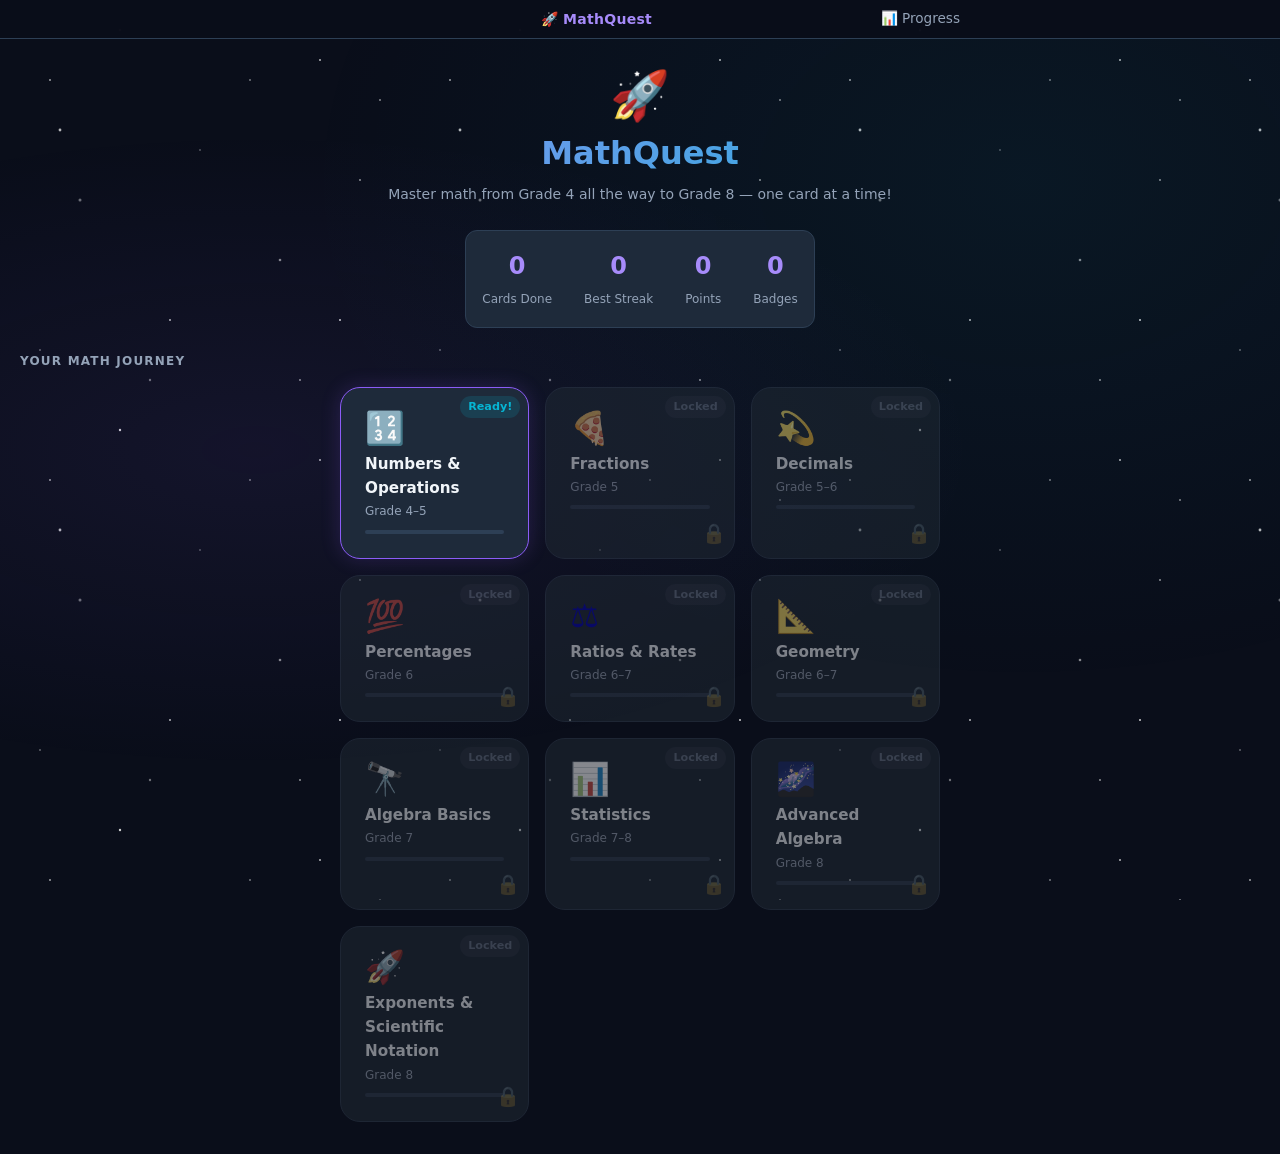
==== index.html @ 311c4193 "generic math topics" ====
<!DOCTYPE html>
<html lang="en">
<head>
  <meta charset="UTF-8">
  <meta name="viewport" content="width=device-width, initial-scale=1.0">
  <title>MathQuest — Math for Every Grade</title>
  <meta name="description" content="Interactive math learning from Grade 4 to Grade 8. Learn numbers, fractions, algebra, and more!">
  <link rel="stylesheet" href="css/main.css">
  <link rel="stylesheet" href="css/cards.css">
  <link rel="stylesheet" href="css/animations.css">
</head>
<body>
  <div class="app-wrapper">

    <!-- Header -->
    <header class="app-header">
      <div class="header-inner">
        <span class="header-topic">🚀 MathQuest</span>
        <a href="progress.html" style="color:var(--color-text-muted);font-size:.85rem;text-decoration:none;">📊 Progress</a>
      </div>
    </header>

    <!-- Hero -->
    <div class="home-header">
      <div class="home-logo">🚀</div>
      <h1 class="home-title">MathQuest</h1>
      <p class="home-subtitle">Master math from Grade 4 all the way to Grade 8 — one card at a time!</p>
    </div>

    <!-- Quick stats -->
    <div class="home-stats-row" id="stats-row">
      <div class="home-stat">
        <span class="home-stat-val" id="stat-cards">0</span>
        <span class="home-stat-lbl">Cards Done</span>
      </div>
      <div class="home-stat">
        <span class="home-stat-val" id="stat-streak">0</span>
        <span class="home-stat-lbl">Best Streak</span>
      </div>
      <div class="home-stat">
        <span class="home-stat-val" id="stat-pts">0</span>
        <span class="home-stat-lbl">Points</span>
      </div>
      <div class="home-stat">
        <span class="home-stat-val" id="stat-badges">0</span>
        <span class="home-stat-lbl">Badges</span>
      </div>
    </div>

    <!-- Continue button -->
    <div class="continue-section" id="continue-section" style="display:none;">
      <div class="continue-btn-wrap">
        <a href="learn.html" class="btn btn--primary" style="width:100%;max-width:400px;">
          Continue Learning 🚀
        </a>
      </div>
    </div>

    <!-- Topic grid -->
    <div class="topics-section">
      <p class="section-title">Your Math Journey</p>
      <div class="topics-grid" id="topics-grid">
        <!-- Populated by JS -->
      </div>
    </div>

  </div><!-- /app-wrapper -->

  <!-- Scripts -->
  <script src="data/math-curriculum.js"></script>
  <script src="data/math-facts.js"></script>
  <script src="js/storage.js"></script>
  <script src="js/achievements.js"></script>
  <script>
    document.addEventListener('DOMContentLoaded', () => {
      const data = Storage.init();
      renderStats(data);
      renderTopics(data);
      showContinueIfNeeded(data);
    });

    function renderStats(data) {
      document.getElementById('stat-cards').textContent  = data.stats.totalCardsCompleted;
      document.getElementById('stat-streak').textContent = data.stats.streakBest;
      document.getElementById('stat-pts').textContent    = data.stats.totalPoints;
      document.getElementById('stat-badges').textContent = data.achievements.earned.length;
    }

    function renderTopics(data) {
      const grid = document.getElementById('topics-grid');
      grid.innerHTML = '';

      MathCurriculum.progression.forEach(topicId => {
        const topic = MathCurriculum.topics[topicId];
        const tp    = data.topicProgress[topicId];
        const isLocked = tp.status === 'locked';
        const isActive = topicId === data.currentTopic;

        // Progress percentage
        const pct = tp.cardsTotal > 0
          ? Math.round((tp.cardsCompleted / tp.cardsTotal) * 100)
          : 0;

        // Status badge
        const statusLabel = {
          'completed':   'Completed ✓',
          'in-progress': 'In Progress',
          'unlocked':    'Ready!',
          'locked':      'Locked'
        }[tp.status] || tp.status;

        const card = document.createElement('a');
        card.className = [
          'topic-card',
          isLocked ? 'topic-card--locked' : '',
          tp.status === 'completed' ? 'topic-card--completed' : '',
          isActive && !isLocked ? 'topic-card--active' : ''
        ].filter(Boolean).join(' ');

        card.href = isLocked ? '#' : `learn.html?topic=${topicId}`;
        card.style.setProperty('--topic-color', topic.color);

        card.innerHTML = `
          <span class="topic-status-badge status--${tp.status}">${statusLabel}</span>
          <div class="topic-icon">${topic.icon}</div>
          <div class="topic-name">${topic.name}</div>
          <div class="topic-grade">${topic.gradeLevel}</div>
          <div class="topic-progress-bar">
            <div class="topic-progress-fill" style="width:${pct}%;background:${topic.color};"></div>
          </div>
          ${isLocked ? '<span class="lock-icon">🔒</span>' : ''}
        `;

        if (isLocked) {
          card.addEventListener('click', e => {
            e.preventDefault();
            showLockedMessage(topic.name);
          });
        } else {
          card.addEventListener('click', () => {
            // Update current topic before navigating
            const stored = Storage.init();
            Storage.switchTopic(stored, topicId);
          });
        }

        grid.appendChild(card);
      });
    }

    function showContinueIfNeeded(data) {
      if (data.stats.totalCardsCompleted > 0) {
        document.getElementById('continue-section').style.display = 'block';
      }
    }

    function showLockedMessage(name) {
      const existing = document.getElementById('lock-toast');
      if (existing) existing.remove();
      const toast = document.createElement('div');
      toast.id = 'lock-toast';
      toast.style.cssText = `
        position:fixed;bottom:24px;left:50%;transform:translateX(-50%);
        background:var(--color-card);border:1px solid var(--color-card-border);
        border-radius:var(--radius-full);padding:12px 24px;
        font-size:.875rem;color:var(--color-text-muted);
        box-shadow:var(--shadow-card);z-index:500;
        animation:floatUp .3s ease;
      `;
      toast.textContent = `🔒 Complete previous topics to unlock ${name}`;
      document.body.appendChild(toast);
      setTimeout(() => toast.remove(), 2500);
    }
  </script>
</body>
</html>
---- css/main.css ----
/* MathQuest — Main CSS + Space Theme
   Mobile-first, CSS custom properties throughout */

/* ─── Reset & Base ─────────────────────────────────────────────────────── */
*, *::before, *::after { box-sizing: border-box; margin: 0; padding: 0; }
html { font-size: 16px; scroll-behavior: smooth; }
body {
  font-family: 'Segoe UI', system-ui, -apple-system, sans-serif;
  background: var(--color-background);
  color: var(--color-text);
  min-height: 100vh;
  line-height: 1.6;
}

/* ─── Space Theme Variables ────────────────────────────────────────────── */
:root {
  /* Space palette */
  --color-primary:        #8b5cf6;
  --color-primary-light:  #a78bfa;
  --color-primary-dark:   #6d28d9;
  --color-secondary:      #06b6d4;
  --color-accent:         #f59e0b;
  --color-background:     #0a0e1a;
  --color-surface:        #111827;
  --color-card:           #1e2a3a;
  --color-card-border:    #2d3f55;
  --color-text:           #f1f5f9;
  --color-text-muted:     #94a3b8;
  --color-text-light:     #64748b;

  /* Feedback */
  --color-correct:        #22c55e;
  --color-correct-bg:     #052e16;
  --color-correct-border: #166534;
  --color-incorrect:      #f59e0b;
  --color-incorrect-bg:   #1c1008;
  --color-incorrect-border:#92400e;

  /* Spacing */
  --space-xs:  4px;
  --space-sm:  8px;
  --space-md:  16px;
  --space-lg:  24px;
  --space-xl:  32px;
  --space-2xl: 48px;

  /* Typography */
  --font-title:  1.5rem;
  --font-body:   1rem;
  --font-small:  0.875rem;

  /* Radius */
  --radius-sm:   8px;
  --radius-md:   12px;
  --radius-lg:   20px;
  --radius-full: 9999px;

  /* Shadows */
  --shadow-card:   0 4px 20px rgba(0,0,0,0.4);
  --shadow-glow:   0 0 20px rgba(139,92,246,0.3);
  --shadow-button: 0 2px 8px rgba(0,0,0,0.3);

  /* Transitions */
  --transition: 0.2s ease;
}

/* ─── Stars background ─────────────────────────────────────────────────── */
body::before {
  content: '';
  position: fixed;
  inset: 0;
  background:
    radial-gradient(ellipse at 20% 50%, rgba(139,92,246,0.08) 0%, transparent 50%),
    radial-gradient(ellipse at 80% 20%, rgba(6,182,212,0.06) 0%, transparent 50%),
    url("data:image/svg+xml,%3Csvg xmlns='http://www.w3.org/2000/svg' width='400' height='400'%3E%3Ccircle cx='50' cy='80' r='1' fill='white' opacity='0.6'/%3E%3Ccircle cx='120' cy='30' r='1.2' fill='white' opacity='0.8'/%3E%3Ccircle cx='200' cy='150' r='0.8' fill='white' opacity='0.5'/%3E%3Ccircle cx='320' cy='60' r='1' fill='white' opacity='0.7'/%3E%3Ccircle cx='80' cy='200' r='1.5' fill='white' opacity='0.4'/%3E%3Ccircle cx='360' cy='180' r='0.9' fill='white' opacity='0.6'/%3E%3Ccircle cx='170' cy='320' r='1' fill='white' opacity='0.7'/%3E%3Ccircle cx='280' cy='260' r='1.3' fill='white' opacity='0.5'/%3E%3Ccircle cx='40' cy='350' r='0.8' fill='white' opacity='0.6'/%3E%3Ccircle cx='340' cy='320' r='1' fill='white' opacity='0.8'/%3E%3Ccircle cx='150' cy='380' r='1.2' fill='white' opacity='0.4'/%3E%3Ccircle cx='250' cy='80' r='0.7' fill='white' opacity='0.9'/%3E%3Ccircle cx='380' cy='100' r='1' fill='white' opacity='0.5'/%3E%3Ccircle cx='60' cy='130' r='1.4' fill='white' opacity='0.7'/%3E%3Ccircle cx='300' cy='380' r='0.9' fill='white' opacity='0.6'/%3E%3C/svg%3E");
  z-index: 0;
  pointer-events: none;
}

/* ─── Layout ────────────────────────────────────────────────────────────── */
.app-wrapper {
  position: relative;
  z-index: 1;
  min-height: 100vh;
  display: flex;
  flex-direction: column;
}

.container {
  width: 100%;
  max-width: 640px;
  margin: 0 auto;
  padding: 0 var(--space-md);
}

/* ─── Header ────────────────────────────────────────────────────────────── */
.app-header {
  position: sticky;
  top: 0;
  z-index: 100;
  background: rgba(10, 14, 26, 0.92);
  backdrop-filter: blur(12px);
  border-bottom: 1px solid var(--color-card-border);
  padding: var(--space-sm) var(--space-md);
}
.header-inner {
  max-width: 640px;
  margin: 0 auto;
  display: flex;
  align-items: center;
  gap: var(--space-sm);
}
.header-back {
  color: var(--color-text-muted);
  text-decoration: none;
  font-size: var(--font-small);
  padding: var(--space-xs) var(--space-sm);
  border-radius: var(--radius-sm);
  transition: color var(--transition);
  white-space: nowrap;
}
.header-back:hover { color: var(--color-text); }
.header-topic {
  flex: 1;
  text-align: center;
  font-weight: 600;
  font-size: var(--font-small);
  color: var(--color-primary-light);
  letter-spacing: 0.02em;
}
.header-settings {
  background: none;
  border: none;
  cursor: pointer;
  color: var(--color-text-muted);
  font-size: 1.2rem;
  padding: var(--space-xs);
  border-radius: var(--radius-sm);
  transition: color var(--transition);
}
.header-settings:hover { color: var(--color-text); }

/* ─── Progress bar ──────────────────────────────────────────────────────── */
.progress-section {
  padding: var(--space-sm) var(--space-md) 0;
  max-width: 640px;
  margin: 0 auto;
  width: 100%;
}
.progress-bar {
  height: 8px;
  background: var(--color-card-border);
  border-radius: var(--radius-full);
  overflow: hidden;
}
.progress-bar__fill {
  height: 100%;
  background: linear-gradient(90deg, var(--color-primary), var(--color-secondary));
  border-radius: var(--radius-full);
  transition: width 0.5s cubic-bezier(0.4, 0, 0.2, 1);
  box-shadow: 0 0 10px rgba(139,92,246,0.5);
}
.progress-label {
  font-size: 0.75rem;
  color: var(--color-text-muted);
  text-align: right;
  margin-top: var(--space-xs);
}

/* ─── Stats bar ─────────────────────────────────────────────────────────── */
.stats-bar {
  display: flex;
  justify-content: center;
  gap: var(--space-lg);
  padding: var(--space-sm) var(--space-md);
  max-width: 640px;
  margin: 0 auto;
  width: 100%;
}
.stat-item {
  font-size: var(--font-small);
  font-weight: 600;
  color: var(--color-text-muted);
  display: flex;
  align-items: center;
  gap: 4px;
}

/* ─── Main content ──────────────────────────────────────────────────────── */
.main-content {
  flex: 1;
  padding: var(--space-md);
  display: flex;
  flex-direction: column;
  align-items: center;
}

/* ─── Buttons ───────────────────────────────────────────────────────────── */
.btn {
  display: inline-flex;
  align-items: center;
  justify-content: center;
  gap: var(--space-xs);
  padding: var(--space-sm) var(--space-lg);
  border-radius: var(--radius-full);
  font-size: var(--font-body);
  font-weight: 600;
  cursor: pointer;
  border: none;
  text-decoration: none;
  transition: all var(--transition);
  user-select: none;
  min-height: 48px;
}
.btn--primary {
  background: linear-gradient(135deg, var(--color-primary), var(--color-primary-dark));
  color: #fff;
  box-shadow: var(--shadow-button), 0 0 15px rgba(139,92,246,0.3);
}
.btn--primary:hover:not(:disabled) {
  transform: translateY(-2px);
  box-shadow: var(--shadow-button), 0 0 25px rgba(139,92,246,0.5);
}
.btn--primary:active { transform: translateY(0); }
.btn--secondary {
  background: var(--color-surface);
  color: var(--color-text);
  border: 1px solid var(--color-card-border);
}
.btn--secondary:hover:not(:disabled) {
  background: var(--color-card);
  border-color: var(--color-primary);
}
.btn--hint {
  background: none;
  color: var(--color-accent);
  border: 1px solid rgba(245,158,11,0.3);
  font-size: var(--font-small);
  padding: var(--space-xs) var(--space-md);
  min-height: 38px;
}
.btn--hint:hover { border-color: var(--color-accent); background: rgba(245,158,11,0.05); }
.btn--ghost {
  background: none;
  color: var(--color-text-muted);
  border: 1px solid var(--color-card-border);
  font-size: var(--font-small);
}
.btn--ghost:hover { color: var(--color-text); }
.btn:disabled { opacity: 0.5; cursor: not-allowed; transform: none !important; }

/* ─── Achievement overlay ───────────────────────────────────────────────── */
#achievement-overlay {
  position: fixed;
  inset: 0;
  z-index: 999;
  display: flex;
  align-items: center;
  justify-content: center;
  padding: var(--space-lg);
  background: rgba(0,0,0,0.7);
  backdrop-filter: blur(4px);
}
#achievement-overlay.hidden { display: none; }
.ach-card {
  background: var(--color-card);
  border: 2px solid var(--color-primary);
  border-radius: var(--radius-lg);
  padding: var(--space-xl);
  text-align: center;
  max-width: 360px;
  width: 100%;
  box-shadow: 0 0 60px rgba(139,92,246,0.4);
}
.ach-icon-lg { font-size: 4rem; line-height: 1; margin-bottom: var(--space-md); }
.ach-title-lg { font-size: 1.5rem; font-weight: 700; color: var(--color-primary-light); margin-bottom: var(--space-sm); }
.ach-message { color: var(--color-text-muted); margin-bottom: var(--space-lg); }
.ach-pop { animation: achPop 0.4s cubic-bezier(0.34, 1.56, 0.64, 1); }
@keyframes achPop {
  from { transform: scale(0.7); opacity: 0; }
  to   { transform: scale(1); opacity: 1; }
}

/* ─── Index page — topic grid ───────────────────────────────────────────── */
.home-header {
  text-align: center;
  padding: var(--space-xl) var(--space-md) var(--space-lg);
}
.home-logo { font-size: 3rem; line-height: 1; }
.home-title {
  font-size: 2rem;
  font-weight: 800;
  color: var(--color-text);
  margin: var(--space-sm) 0 var(--space-xs);
  background: linear-gradient(135deg, var(--color-primary-light), var(--color-secondary));
  -webkit-background-clip: text;
  -webkit-text-fill-color: transparent;
  background-clip: text;
}
.home-subtitle { color: var(--color-text-muted); font-size: var(--font-small); }

.home-stats-row {
  display: flex;
  justify-content: center;
  gap: var(--space-lg);
  padding: var(--space-md);
  background: var(--color-card);
  border-radius: var(--radius-md);
  margin: 0 var(--space-md) var(--space-lg);
  max-width: 600px;
  margin-left: auto;
  margin-right: auto;
  border: 1px solid var(--color-card-border);
}
.home-stat { text-align: center; }
.home-stat-val {
  font-size: 1.5rem;
  font-weight: 700;
  color: var(--color-primary-light);
  display: block;
}
.home-stat-lbl { font-size: 0.75rem; color: var(--color-text-muted); }

.topics-section { padding: 0 var(--space-md) var(--space-xl); }
.section-title {
  font-size: 0.75rem;
  font-weight: 700;
  text-transform: uppercase;
  letter-spacing: 0.1em;
  color: var(--color-text-muted);
  margin-bottom: var(--space-md);
  padding-left: var(--space-xs);
}
.topics-grid {
  display: grid;
  grid-template-columns: repeat(2, 1fr);
  gap: var(--space-md);
  max-width: 600px;
  margin: 0 auto;
}
.topic-card {
  background: var(--color-card);
  border: 1px solid var(--color-card-border);
  border-radius: var(--radius-lg);
  padding: var(--space-lg);
  cursor: pointer;
  transition: all var(--transition);
  text-decoration: none;
  display: block;
  position: relative;
  overflow: hidden;
}
.topic-card:not(.topic-card--locked):hover {
  transform: translateY(-3px);
  border-color: var(--topic-color, var(--color-primary));
  box-shadow: 0 8px 30px rgba(0,0,0,0.3), 0 0 20px rgba(139,92,246,0.1);
}
.topic-card--locked { cursor: default; opacity: 0.5; filter: grayscale(0.3); }
.topic-card--completed { border-color: var(--color-correct); }
.topic-card--active { border-color: var(--color-primary); box-shadow: 0 0 20px rgba(139,92,246,0.2); }
.topic-icon { font-size: 2rem; line-height: 1; margin-bottom: var(--space-sm); }
.topic-name { font-weight: 700; font-size: 0.95rem; color: var(--color-text); margin-bottom: 2px; }
.topic-grade { font-size: 0.75rem; color: var(--color-text-muted); margin-bottom: var(--space-sm); }
.topic-progress-bar {
  height: 4px;
  background: var(--color-card-border);
  border-radius: var(--radius-full);
  overflow: hidden;
  margin-top: var(--space-sm);
}
.topic-progress-fill {
  height: 100%;
  border-radius: var(--radius-full);
  background: var(--topic-color, var(--color-primary));
  transition: width 0.6s ease;
}
.topic-status-badge {
  position: absolute;
  top: var(--space-sm);
  right: var(--space-sm);
  font-size: 0.7rem;
  padding: 2px 8px;
  border-radius: var(--radius-full);
  font-weight: 600;
}
.status--completed  { background: rgba(34,197,94,0.15); color: var(--color-correct); }
.status--in-progress { background: rgba(139,92,246,0.15); color: var(--color-primary-light); }
.status--locked { background: rgba(100,116,139,0.15); color: var(--color-text-light); }
.status--unlocked { background: rgba(6,182,212,0.15); color: var(--color-secondary); }
.lock-icon { position: absolute; bottom: var(--space-sm); right: var(--space-sm); font-size: 1.2rem; opacity: 0.4; }

.continue-section {
  padding: 0 var(--space-md) var(--space-xl);
  max-width: 600px;
  margin: 0 auto;
  width: 100%;
}
.continue-btn-wrap { text-align: center; }

/* ─── Progress page ──────────────────────────────────────────────────────── */
.progress-page { padding: var(--space-lg) var(--space-md); max-width: 640px; margin: 0 auto; }
.progress-title { font-size: 1.5rem; font-weight: 800; margin-bottom: var(--space-lg); }
.overall-stats-grid {
  display: grid;
  grid-template-columns: repeat(3, 1fr);
  gap: var(--space-md);
  margin-bottom: var(--space-xl);
}
.stat-card {
  background: var(--color-card);
  border: 1px solid var(--color-card-border);
  border-radius: var(--radius-md);
  padding: var(--space-md);
  text-align: center;
}
.stat-card-val { font-size: 1.8rem; font-weight: 800; color: var(--color-primary-light); }
.stat-card-lbl { font-size: 0.75rem; color: var(--color-text-muted); margin-top: 2px; }

.badges-grid {
  display: grid;
  grid-template-columns: repeat(3, 1fr);
  gap: var(--space-sm);
  margin-bottom: var(--space-xl);
}
.badge-item {
  background: var(--color-card);
  border: 1px solid var(--color-card-border);
  border-radius: var(--radius-md);
  padding: var(--space-sm);
  text-align: center;
  transition: all var(--transition);
}
.badge-item--earned { border-color: var(--color-primary); }
.badge-item--locked { opacity: 0.35; filter: grayscale(1); }
.badge-icon { font-size: 1.8rem; }
.badge-name { font-size: 0.7rem; color: var(--color-text-muted); margin-top: 4px; line-height: 1.2; }

.topic-progress-list { margin-bottom: var(--space-xl); }
.topic-row {
  background: var(--color-card);
  border: 1px solid var(--color-card-border);
  border-radius: var(--radius-md);
  padding: var(--space-md);
  margin-bottom: var(--space-sm);
  display: flex;
  align-items: center;
  gap: var(--space-md);
}
.topic-row-icon { font-size: 1.5rem; flex-shrink: 0; }
.topic-row-info { flex: 1; min-width: 0; }
.topic-row-name { font-weight: 600; font-size: 0.9rem; }
.topic-row-meta { font-size: 0.75rem; color: var(--color-text-muted); margin-bottom: 6px; }
.topic-row-bar { height: 6px; background: var(--color-card-border); border-radius: var(--radius-full); overflow: hidden; }
.topic-row-fill { height: 100%; background: var(--color-primary); border-radius: var(--radius-full); transition: width 0.6s ease; }
.topic-row-pct { font-size: 0.75rem; font-weight: 700; color: var(--color-primary-light); flex-shrink: 0; }

/* ─── Session complete ───────────────────────────────────────────────────── */
.session-complete { text-align: center; padding: var(--space-xl) var(--space-lg); }
.session-icon { font-size: 4rem; margin-bottom: var(--space-md); }
.session-complete h2 { font-size: 1.8rem; font-weight: 800; margin-bottom: var(--space-lg); }
.session-stats {
  display: flex;
  justify-content: center;
  gap: var(--space-lg);
  margin-bottom: var(--space-lg);
}
.s-stat { text-align: center; }
.s-val { display: block; font-size: 2rem; font-weight: 800; color: var(--color-primary-light); }
.s-lbl { font-size: 0.75rem; color: var(--color-text-muted); }
.session-topic { color: var(--color-text-muted); font-size: var(--font-small); margin-bottom: var(--space-sm); }
.session-unlock { color: var(--color-correct); font-size: var(--font-small); margin-bottom: var(--space-lg); }
.session-actions { display: flex; flex-direction: column; gap: var(--space-sm); align-items: center; }
.session-achievement {
  background: rgba(34,197,94,0.1);
  border: 1px solid rgba(34,197,94,0.3);
  border-radius: var(--radius-md);
  padding: var(--space-sm) var(--space-md);
  color: var(--color-correct);
  font-size: var(--font-small);
  margin-bottom: var(--space-md);
}

/* ─── Utility ────────────────────────────────────────────────────────────── */
.hidden { display: none !important; }
.text-center { text-align: center; }
.mt-md { margin-top: var(--space-md); }

/* ─── Tablet (768px+) ────────────────────────────────────────────────────── */
@media (min-width: 768px) {
  :root {
    --font-title: 1.75rem;
    --font-body:  1.0625rem;
  }
  .topics-grid { grid-template-columns: repeat(2, 1fr); }
  .session-actions { flex-direction: row; justify-content: center; }
}

/* ─── Desktop (1024px+) ──────────────────────────────────────────────────── */
@media (min-width: 1024px) {
  :root {
    --font-title: 2rem;
  }
  .topics-grid { grid-template-columns: repeat(3, 1fr); }
  .home-stats-row { gap: var(--space-xl); }
}

/* ─── Scrollbar ──────────────────────────────────────────────────────────── */
::-webkit-scrollbar { width: 6px; }
::-webkit-scrollbar-track { background: var(--color-surface); }
::-webkit-scrollbar-thumb { background: var(--color-card-border); border-radius: 3px; }
::-webkit-scrollbar-thumb:hover { background: var(--color-primary); }
---- css/cards.css ----
/* MathQuest — Card Styles */

/* ─── Card container ────────────────────────────────────────────────────── */
#card-container {
  width: 100%;
  max-width: 600px;
  margin: 0 auto;
  position: relative;
}

.card {
  background: var(--color-card);
  border: 1px solid var(--color-card-border);
  border-radius: var(--radius-lg);
  overflow: hidden;
  box-shadow: var(--shadow-card);
  position: relative;
  width: 100%;
}

/* Type-specific top borders */
.card--concept  { border-top: 3px solid var(--color-primary); }
.card--practice { border-top: 3px solid var(--color-secondary); }
.card--fact     { border-top: 3px solid var(--color-accent); }

/* ─── Card badge ────────────────────────────────────────────────────────── */
.card__badge {
  display: inline-block;
  font-size: 0.7rem;
  font-weight: 700;
  text-transform: uppercase;
  letter-spacing: 0.08em;
  padding: 4px 12px;
  border-radius: var(--radius-full);
  margin: var(--space-md) var(--space-md) 0;
}
.card__badge--concept  { background: rgba(139,92,246,0.15); color: var(--color-primary-light); }
.card__badge--practice { background: rgba(6,182,212,0.15); color: var(--color-secondary); }
.card__badge--fact     { background: rgba(245,158,11,0.15); color: var(--color-accent); }

/* ─── Card visual area ──────────────────────────────────────────────────── */
.card__visual {
  padding: var(--space-md) var(--space-md) 0;
  min-height: 80px;
  display: flex;
  align-items: center;
  justify-content: center;
}
.card__visual--inline {
  padding: var(--space-sm) var(--space-md);
  min-height: unset;
}

/* ─── Visual elements from JS ───────────────────────────────────────────── */
.visual-row {
  font-size: 1.2rem;
  font-weight: 700;
  color: var(--color-primary-light);
  letter-spacing: 0.1em;
  text-align: center;
  padding: var(--space-sm);
  background: rgba(139,92,246,0.05);
  border-radius: var(--radius-md);
  width: 100%;
}
.place-value-table {
  display: flex;
  gap: 2px;
  justify-content: center;
  align-items: stretch;
}
.pv-col {
  display: flex;
  flex-direction: column;
  align-items: center;
  background: rgba(139,92,246,0.08);
  border-radius: var(--radius-sm);
  overflow: hidden;
  min-width: 64px;
}
.pv-col.pv-dot { min-width: 20px; font-size: 1.5rem; color: var(--color-accent); }
.pv-label {
  font-size: 0.6rem;
  text-transform: uppercase;
  color: var(--color-text-muted);
  padding: 4px 6px;
  text-align: center;
  letter-spacing: 0.04em;
  line-height: 1.2;
}
.pv-digit {
  font-size: 1.8rem;
  font-weight: 800;
  color: var(--color-primary-light);
  padding: 4px 8px 8px;
}
.emoji-visual {
  text-align: center;
  font-size: 1.1rem;
  padding: var(--space-sm);
  background: rgba(139,92,246,0.05);
  border-radius: var(--radius-md);
  width: 100%;
  line-height: 1.8;
}
.emoji-visual small { display: block; font-size: 0.75rem; color: var(--color-text-muted); }
.pemdas-box {
  background: rgba(139,92,246,0.08);
  border: 1px solid rgba(139,92,246,0.2);
  border-radius: var(--radius-md);
  padding: var(--space-md);
  font-size: 0.875rem;
  line-height: 2;
  text-align: left;
}
.pemdas-box strong { color: var(--color-primary-light); font-size: 1rem; }
.fraction-pizza { text-align: center; font-size: 1rem; line-height: 2; }
.fraction-display {
  display: inline-flex;
  flex-direction: column;
  align-items: center;
  font-size: 1.2rem;
  font-weight: 700;
  color: var(--color-secondary);
  margin: 4px;
}
.frac-num, .frac-den { line-height: 1.2; }
.frac-bar { border-top: 2px solid var(--color-secondary); width: 100%; }
.frac-label { text-align: center; font-size: 0.9rem; line-height: 2; }
.frac-part { color: var(--color-text-muted); font-size: 0.85rem; }
.frac-part.top { color: var(--color-primary-light); }
.frac-bar-line { color: var(--color-secondary); font-size: 1.2rem; }
.equiv-fracs {
  display: flex;
  align-items: center;
  gap: var(--space-sm);
  flex-wrap: wrap;
  justify-content: center;
  font-size: 1.1rem;
}
.efrac { color: var(--color-secondary); font-weight: 700; font-size: 1.2rem; }
.eq { color: var(--color-text-muted); }
.add-fracs, .add-unlike, .mult-frac {
  background: rgba(6,182,212,0.08);
  border-radius: var(--radius-md);
  padding: var(--space-md);
  text-align: center;
  font-size: 1.1rem;
  line-height: 2;
  width: 100%;
}
.add-fracs strong, .add-unlike strong, .mult-frac strong { color: var(--color-secondary); font-size: 1.3rem; }
.add-fracs small, .mult-frac small { display: block; font-size: 0.75rem; color: var(--color-text-muted); }
.decimal-vis { text-align: center; font-size: 1.4rem; font-weight: 700; color: var(--color-secondary); line-height: 2.5; }
.decimal-vis small { display: block; font-size: 0.75rem; color: var(--color-text-muted); }
.dec-frac-table, .convert-table, .expr-table {
  display: grid;
  grid-template-columns: 1fr 1fr;
  gap: var(--space-xs) var(--space-md);
  background: rgba(6,182,212,0.06);
  border-radius: var(--radius-md);
  padding: var(--space-md);
  font-size: 0.9rem;
  color: var(--color-secondary);
  font-weight: 600;
  width: 100%;
}
.decimal-calc pre {
  background: rgba(6,182,212,0.08);
  border-radius: var(--radius-md);
  padding: var(--space-md);
  font-family: 'Courier New', monospace;
  font-size: 1.2rem;
  color: var(--color-secondary);
  display: inline-block;
}
.mult-dec {
  background: rgba(6,182,212,0.08);
  border-radius: var(--radius-md);
  padding: var(--space-md);
  text-align: center;
  line-height: 1.9;
  font-size: 1rem;
  width: 100%;
}
.mult-dec strong { color: var(--color-secondary); font-size: 1.2rem; }
.percent-vis { text-align: center; width: 100%; }
.percent-bar {
  height: 20px;
  background: var(--color-card-border);
  border-radius: var(--radius-full);
  overflow: hidden;
  margin-top: var(--space-sm);
}
.percent-fill {
  height: 100%;
  background: linear-gradient(90deg, #10b981, #06d6a0);
  border-radius: var(--radius-full);
  display: flex;
  align-items: center;
  justify-content: flex-end;
  padding-right: 8px;
  font-size: 0.75rem;
  font-weight: 700;
  color: white;
}
.pct-calc, .pct-change {
  background: rgba(16,185,129,0.08);
  border-radius: var(--radius-md);
  padding: var(--space-md);
  text-align: center;
  line-height: 2;
  font-size: 1rem;
  width: 100%;
}
.pct-calc strong, .pct-change strong { color: #10b981; font-size: 1.2rem; }
.ratio-vis {
  background: rgba(139,92,246,0.08);
  border-radius: var(--radius-md);
  padding: var(--space-md);
  text-align: center;
  font-size: 1.1rem;
  line-height: 2;
  width: 100%;
}
.unit-rate, .proportion, .scale-vis {
  background: rgba(139,92,246,0.06);
  border-radius: var(--radius-md);
  padding: var(--space-md);
  text-align: center;
  line-height: 2;
  font-size: 1rem;
  width: 100%;
}
.proportion strong, .scale-vis strong { color: var(--color-primary-light); font-size: 1.2rem; }
.geo-shape { text-align: center; padding: var(--space-sm); }
.area-vis { text-align: center; line-height: 2; font-size: 1rem; width: 100%; }
.grid-vis { font-size: 1.2rem; letter-spacing: 2px; color: var(--color-primary); margin-top: 4px; }
.tri-vis, .circle-vis, .vol-vis {
  background: rgba(239,68,68,0.08);
  border-radius: var(--radius-md);
  padding: var(--space-md);
  text-align: center;
  line-height: 2;
  width: 100%;
}
.tri-vis strong, .circle-vis strong, .vol-vis strong { color: #ef4444; font-size: 1.2rem; }
.circle-vis { font-size: 2rem; }
.var-vis, .eq-solve, .ineq-vis, .system-vis {
  background: rgba(249,115,22,0.08);
  border-radius: var(--radius-md);
  padding: var(--space-md);
  text-align: center;
  line-height: 2;
  font-size: 1rem;
  font-family: 'Courier New', monospace;
  width: 100%;
}
.var-vis strong, .eq-solve strong, .ineq-vis strong, .system-vis strong { color: #f97316; }
.var-vis small, .ineq-vis small { font-family: inherit; font-size: 0.75rem; color: var(--color-text-muted); }
.stat-vis {
  background: rgba(14,165,233,0.08);
  border-radius: var(--radius-md);
  padding: var(--space-md);
  text-align: center;
  line-height: 2;
  font-size: 1rem;
  width: 100%;
}
.stat-vis strong { color: #0ea5e9; font-size: 1.2rem; }
.prob-vis {
  background: rgba(14,165,233,0.06);
  border-radius: var(--radius-md);
  padding: var(--space-md);
  text-align: center;
  line-height: 2;
  font-size: 1rem;
  width: 100%;
}
.slope-vis, .slope-intercept, .ineq-vis {
  background: rgba(124,58,237,0.08);
  border-radius: var(--radius-md);
  padding: var(--space-md);
  text-align: center;
  line-height: 2;
  font-size: 1rem;
  font-family: 'Courier New', monospace;
  width: 100%;
}
.exp-vis, .root-vis, .sci-not {
  background: rgba(236,72,153,0.08);
  border-radius: var(--radius-md);
  padding: var(--space-md);
  text-align: center;
  line-height: 2;
  font-size: 1rem;
  font-family: 'Courier New', monospace;
  width: 100%;
}
.exp-rules {
  display: grid;
  grid-template-columns: 1fr;
  gap: var(--space-xs);
  background: rgba(236,72,153,0.08);
  border-radius: var(--radius-md);
  padding: var(--space-md);
  font-family: 'Courier New', monospace;
  font-size: 0.9rem;
  color: #ec4899;
  width: 100%;
}

/* ─── Card body ─────────────────────────────────────────────────────────── */
.card__body { padding: var(--space-md); }
.card__title {
  font-size: var(--font-title);
  font-weight: 800;
  color: var(--color-text);
  margin-bottom: var(--space-sm);
  line-height: 1.3;
}
.card__explanation {
  color: var(--color-text-muted);
  font-size: var(--font-body);
  line-height: 1.7;
}
.card__question {
  font-size: 1.1rem;
  font-weight: 600;
  color: var(--color-text);
  line-height: 1.5;
  margin-bottom: var(--space-sm);
}

/* ─── Answer inputs ─────────────────────────────────────────────────────── */
.card__inputs { padding: 0 var(--space-md) var(--space-md); }
.options-grid {
  display: grid;
  grid-template-columns: repeat(2, 1fr);
  gap: var(--space-sm);
}
.option-btn {
  background: var(--color-surface);
  border: 2px solid var(--color-card-border);
  border-radius: var(--radius-md);
  padding: var(--space-sm) var(--space-md);
  font-size: var(--font-body);
  font-weight: 600;
  color: var(--color-text);
  cursor: pointer;
  transition: all var(--transition);
  min-height: 52px;
  text-align: center;
  line-height: 1.3;
}
.option-btn:hover:not(:disabled) {
  border-color: var(--color-primary);
  background: rgba(139,92,246,0.08);
  transform: translateY(-1px);
}
.option-btn.selected {
  border-color: var(--color-secondary);
  background: rgba(6,182,212,0.12);
  color: var(--color-secondary);
}
.option-btn.option--correct {
  border-color: var(--color-correct) !important;
  background: rgba(34,197,94,0.12) !important;
  color: var(--color-correct) !important;
}
.option-btn.option--wrong {
  border-color: #ef4444 !important;
  background: rgba(239,68,68,0.08) !important;
  color: #ef4444 !important;
}
.option-btn--tf { min-height: 60px; font-size: 1.1rem; }
.tf-options { display: grid; grid-template-columns: 1fr 1fr; gap: var(--space-md); padding: 0 var(--space-sm); }
.multi-hint { font-size: 0.75rem; color: var(--color-text-muted); margin-top: var(--space-xs); text-align: center; }

.fill-blank { padding: 0 var(--space-sm); }
.blank-input {
  width: 100%;
  background: var(--color-surface);
  border: 2px solid var(--color-card-border);
  border-radius: var(--radius-md);
  padding: var(--space-sm) var(--space-md);
  font-size: var(--font-body);
  color: var(--color-text);
  transition: border-color var(--transition);
  outline: none;
  min-height: 52px;
}
.blank-input:focus { border-color: var(--color-primary); box-shadow: 0 0 0 3px rgba(139,92,246,0.15); }

/* ─── Hint box ──────────────────────────────────────────────────────────── */
.card__hint {
  margin: 0 var(--space-md) var(--space-sm);
  padding: var(--space-sm) var(--space-md);
  background: rgba(245,158,11,0.08);
  border: 1px solid rgba(245,158,11,0.2);
  border-radius: var(--radius-md);
  font-size: var(--font-small);
  color: var(--color-text-muted);
  animation: slideDown 0.2s ease;
}
.hint-label { color: var(--color-accent); font-weight: 700; }

/* ─── Actions ───────────────────────────────────────────────────────────── */
.card__actions {
  padding: var(--space-md);
  display: flex;
  flex-direction: column;
  gap: var(--space-sm);
  align-items: center;
}
.streak-badge {
  font-size: var(--font-small);
  font-weight: 700;
  color: var(--color-accent);
}
.no-selection-err {
  font-size: var(--font-small);
  color: #ef4444;
  text-align: center;
  padding: var(--space-xs) var(--space-md);
}

/* ─── Feedback overlay ──────────────────────────────────────────────────── */
.feedback-overlay {
  position: absolute;
  inset: 0;
  border-radius: var(--radius-lg);
  display: flex;
  flex-direction: column;
  align-items: center;
  justify-content: center;
  padding: var(--space-xl);
  text-align: center;
  opacity: 0;
  transform: scale(0.95);
  transition: all 0.25s cubic-bezier(0.34, 1.56, 0.64, 1);
  z-index: 10;
}
.feedback-visible { opacity: 1; transform: scale(1); }
.feedback--correct {
  background: linear-gradient(135deg, var(--color-correct-bg), rgba(5,46,22,0.98));
  border: 1px solid var(--color-correct-border);
}
.feedback--incorrect {
  background: linear-gradient(135deg, var(--color-incorrect-bg), rgba(28,16,8,0.98));
  border: 1px solid var(--color-incorrect-border);
}
.feedback-icon { font-size: 3rem; margin-bottom: var(--space-sm); }
.feedback--correct .feedback-icon { color: var(--color-correct); }
.feedback--incorrect .feedback-icon { font-size: 2.5rem; }
.feedback-title {
  font-size: 1.5rem;
  font-weight: 800;
  margin-bottom: var(--space-sm);
}
.feedback--correct .feedback-title { color: var(--color-correct); }
.feedback--incorrect .feedback-title { color: var(--color-incorrect); }
.feedback-msg {
  color: var(--color-text-muted);
  font-size: var(--font-small);
  margin-bottom: var(--space-lg);
  line-height: 1.6;
  max-width: 340px;
}
.streak-msg {
  font-weight: 700;
  color: var(--color-accent);
  font-size: 1rem;
  margin-bottom: var(--space-md);
}

/* ─── Fact card specifics ───────────────────────────────────────────────── */
.fact-hook {
  font-size: 1.1rem;
  font-weight: 800;
  color: var(--color-accent);
  margin-bottom: var(--space-xs);
}
.fact-question {
  margin: 0 var(--space-md) var(--space-md);
  padding: var(--space-md);
  background: rgba(245,158,11,0.06);
  border: 1px solid rgba(245,158,11,0.15);
  border-radius: var(--radius-md);
}
.fq-label { font-size: 0.75rem; color: var(--color-accent); font-weight: 700; margin-bottom: var(--space-xs); }
.fq-text { font-size: var(--font-small); color: var(--color-text-muted); margin-bottom: var(--space-sm); line-height: 1.5; }
.fq-controls { display: flex; gap: var(--space-sm); }
.fq-controls .blank-input { flex: 1; min-height: 40px; font-size: var(--font-small); }
.fq-answer {
  margin-top: var(--space-sm);
  padding: var(--space-sm);
  background: rgba(34,197,94,0.08);
  border-radius: var(--radius-sm);
  font-size: var(--font-small);
  color: var(--color-correct);
}
---- css/animations.css ----
/* MathQuest — Animations & Transitions */

/* ─── Card transitions ──────────────────────────────────────────────────── */
.card-exit {
  animation: cardExit 0.18s ease-in forwards;
}
.card-enter {
  animation: cardEnter 0.3s cubic-bezier(0.34, 1.2, 0.64, 1) forwards;
}
@keyframes cardExit {
  to { opacity: 0; transform: translateY(-12px) scale(0.98); }
}
@keyframes cardEnter {
  from { opacity: 0; transform: translateY(20px) scale(0.97); }
  to   { opacity: 1; transform: translateY(0) scale(1); }
}

/* ─── Button pulse on correct ────────────────────────────────────────────── */
@keyframes pulse {
  0%, 100% { transform: scale(1); }
  50%       { transform: scale(1.05); }
}
.pulse { animation: pulse 0.4s ease; }

/* ─── Shake on error ────────────────────────────────────────────────────── */
@keyframes shake {
  0%, 100% { transform: translateX(0); }
  20%       { transform: translateX(-6px); }
  40%       { transform: translateX(6px); }
  60%       { transform: translateX(-4px); }
  80%       { transform: translateX(4px); }
}
.shake { animation: shake 0.5s ease; }

/* ─── Slide down (hint) ─────────────────────────────────────────────────── */
@keyframes slideDown {
  from { opacity: 0; transform: translateY(-6px); }
  to   { opacity: 1; transform: translateY(0); }
}

/* ─── Fireworks burst (achievement) ─────────────────────────────────────── */
@keyframes fireworks {
  0%   { transform: scale(0.5); opacity: 0; }
  60%  { transform: scale(1.15); opacity: 1; }
  100% { transform: scale(1); opacity: 1; }
}
.fireworks { animation: fireworks 0.5s cubic-bezier(0.34, 1.56, 0.64, 1); }

/* ─── Twinkling stars ────────────────────────────────────────────────────── */
@keyframes twinkle {
  0%, 100% { opacity: 0.3; transform: scale(1); }
  50%       { opacity: 1;   transform: scale(1.2); }
}
.star-1 { animation: twinkle 2.1s ease-in-out infinite; }
.star-2 { animation: twinkle 2.7s ease-in-out infinite 0.5s; }
.star-3 { animation: twinkle 3.3s ease-in-out infinite 1.1s; }

/* ─── Floating badge (earned badge popup) ───────────────────────────────── */
@keyframes floatUp {
  from { transform: translateY(20px); opacity: 0; }
  to   { transform: translateY(0);    opacity: 1; }
}
.float-up { animation: floatUp 0.4s ease forwards; }

/* ─── Progress bar fill animation ───────────────────────────────────────── */
.progress-bar__fill {
  transition: width 0.6s cubic-bezier(0.4, 0, 0.2, 1);
}

/* ─── Option button hover shimmer ────────────────────────────────────────── */
.option-btn {
  position: relative;
  overflow: hidden;
}
.option-btn::after {
  content: '';
  position: absolute;
  inset: 0;
  background: linear-gradient(135deg, transparent 30%, rgba(255,255,255,0.04) 50%, transparent 70%);
  transform: translateX(-100%);
  transition: transform 0.4s ease;
}
.option-btn:hover:not(:disabled)::after { transform: translateX(100%); }

/* ─── Correct answer celebration ─────────────────────────────────────────── */
@keyframes correctPop {
  0%   { transform: scale(1); }
  30%  { transform: scale(1.08); }
  100% { transform: scale(1); }
}
.option-btn.option--correct { animation: correctPop 0.4s ease; }

/* ─── Home hero floating elements ────────────────────────────────────────── */
@keyframes float {
  0%, 100% { transform: translateY(0); }
  50%       { transform: translateY(-8px); }
}
.home-logo { animation: float 4s ease-in-out infinite; display: inline-block; }

/* ─── Topic card hover lift ──────────────────────────────────────────────── */
.topic-card {
  transition: transform 0.2s ease, box-shadow 0.2s ease, border-color 0.2s ease;
}

/* ─── Streak counter glow ────────────────────────────────────────────────── */
@keyframes glowPulse {
  0%, 100% { text-shadow: 0 0 6px rgba(245,158,11,0.4); }
  50%       { text-shadow: 0 0 16px rgba(245,158,11,0.8); }
}
.stat-item:first-child { animation: glowPulse 2s ease-in-out infinite; }

/* ─── Reduced motion ─────────────────────────────────────────────────────── */
@media (prefers-reduced-motion: reduce) {
  *,
  *::before,
  *::after {
    animation-duration: 0.01ms !important;
    animation-iteration-count: 1 !important;
    transition-duration: 0.01ms !important;
  }
}
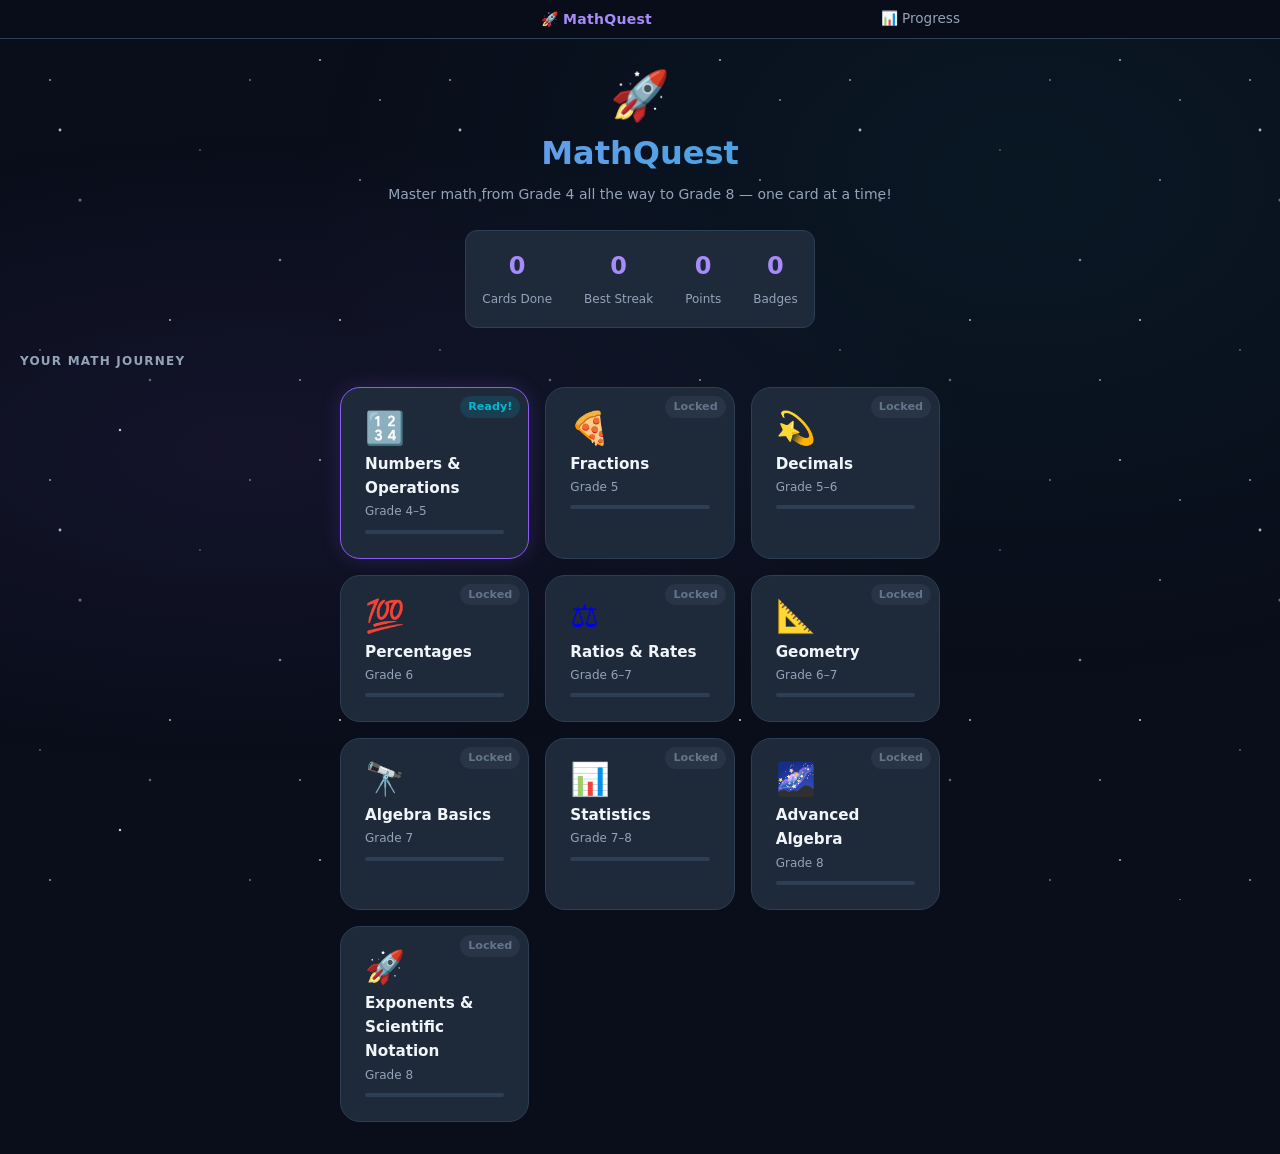
==== commit 4c0bead9: "Set isLocked to false in topic progression Change isLocked variable to always be false." ====
--- a/index.html
+++ b/index.html
@@ -93,7 +93,8 @@
       MathCurriculum.progression.forEach(topicId => {
         const topic = MathCurriculum.topics[topicId];
         const tp    = data.topicProgress[topicId];
-        const isLocked = tp.status === 'locked';
+        // const isLocked = tp.status === 'locked';
+        const isLocked = false;
         const isActive = topicId === data.currentTopic;
 
         // Progress percentage
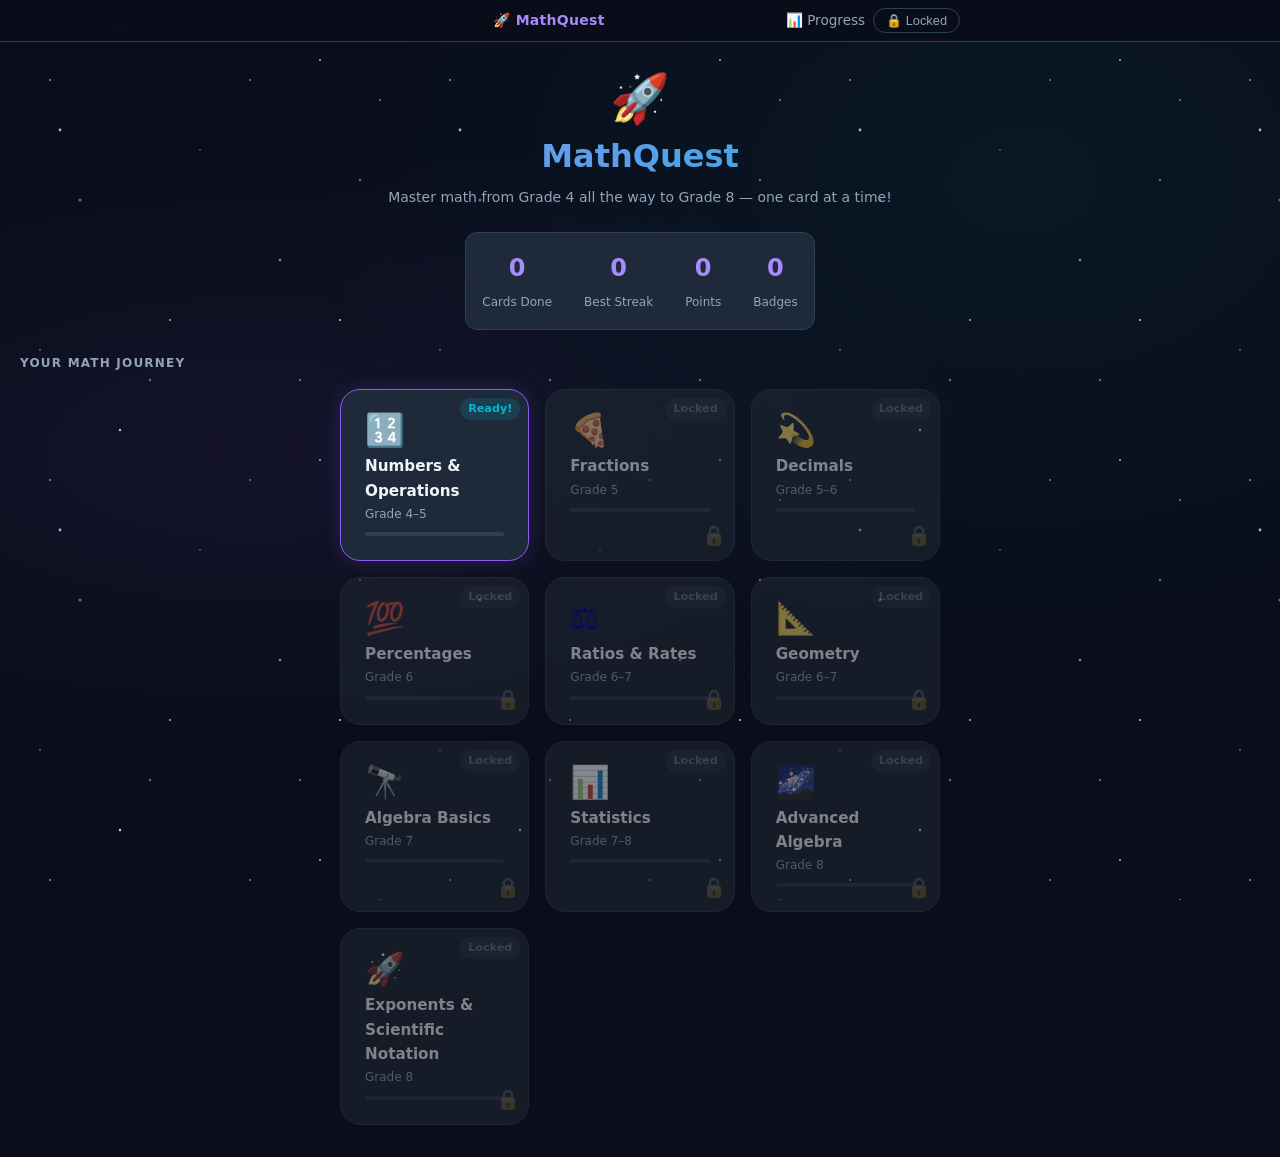
==== commit 832062e5: "Add lock/unlock toggle to allow free or sequential topic access Adds a persistent 🔒/🔓 toggle button " ====
--- a/index.html
+++ b/index.html
@@ -17,6 +17,11 @@
       <div class="header-inner">
         <span class="header-topic">🚀 MathQuest</span>
         <a href="progress.html" style="color:var(--color-text-muted);font-size:.85rem;text-decoration:none;">📊 Progress</a>
+        <button id="btn-lock-toggle"
+          onclick="handleLockToggle()"
+          style="background:none;border:1px solid var(--color-card-border);border-radius:var(--radius-full);padding:4px 12px;font-size:.8rem;color:var(--color-text-muted);cursor:pointer;white-space:nowrap;transition:all .2s;">
+          🔒 Locked
+        </button>
       </div>
     </header>
 
@@ -76,6 +81,7 @@
       const data = Storage.init();
       renderStats(data);
       renderTopics(data);
+      renderLockToggle(data);
       showContinueIfNeeded(data);
     });
 
@@ -89,12 +95,13 @@
     function renderTopics(data) {
       const grid = document.getElementById('topics-grid');
       grid.innerHTML = '';
+      const lockMode = data.preferences.lockMode;
 
       MathCurriculum.progression.forEach(topicId => {
         const topic = MathCurriculum.topics[topicId];
         const tp    = data.topicProgress[topicId];
-        // const isLocked = tp.status === 'locked';
-        const isLocked = false;
+        // isLocked is only effective when lockMode is enabled
+        const isLocked = lockMode && tp.status === 'locked';
         const isActive = topicId === data.currentTopic;
 
         // Progress percentage
@@ -107,7 +114,7 @@
           'completed':   'Completed ✓',
           'in-progress': 'In Progress',
           'unlocked':    'Ready!',
-          'locked':      'Locked'
+          'locked':      lockMode ? 'Locked' : 'Ready!'
         }[tp.status] || tp.status;
 
         const card = document.createElement('a');
@@ -122,7 +129,7 @@
         card.style.setProperty('--topic-color', topic.color);
 
         card.innerHTML = `
-          <span class="topic-status-badge status--${tp.status}">${statusLabel}</span>
+          <span class="topic-status-badge status--${isLocked ? 'locked' : tp.status}">${statusLabel}</span>
           <div class="topic-icon">${topic.icon}</div>
           <div class="topic-name">${topic.name}</div>
           <div class="topic-grade">${topic.gradeLevel}</div>
@@ -172,6 +179,29 @@
       document.body.appendChild(toast);
       setTimeout(() => toast.remove(), 2500);
     }
+
+    function renderLockToggle(data) {
+      const btn = document.getElementById('btn-lock-toggle');
+      const lockMode = data.preferences.lockMode;
+      if (lockMode) {
+        btn.textContent = '🔒 Locked';
+        btn.style.color = 'var(--color-text-muted)';
+        btn.style.borderColor = 'var(--color-card-border)';
+        btn.title = 'Sequential mode — complete topics in order. Click to allow free access.';
+      } else {
+        btn.textContent = '🔓 Free';
+        btn.style.color = 'var(--color-secondary)';
+        btn.style.borderColor = 'var(--color-secondary)';
+        btn.title = 'Free mode — open any topic. Click to restore sequential order.';
+      }
+    }
+
+    function handleLockToggle() {
+      const data = Storage.init();
+      Storage.toggleLockMode(data);
+      renderTopics(data);
+      renderLockToggle(data);
+    }
   </script>
 </body>
 </html>
